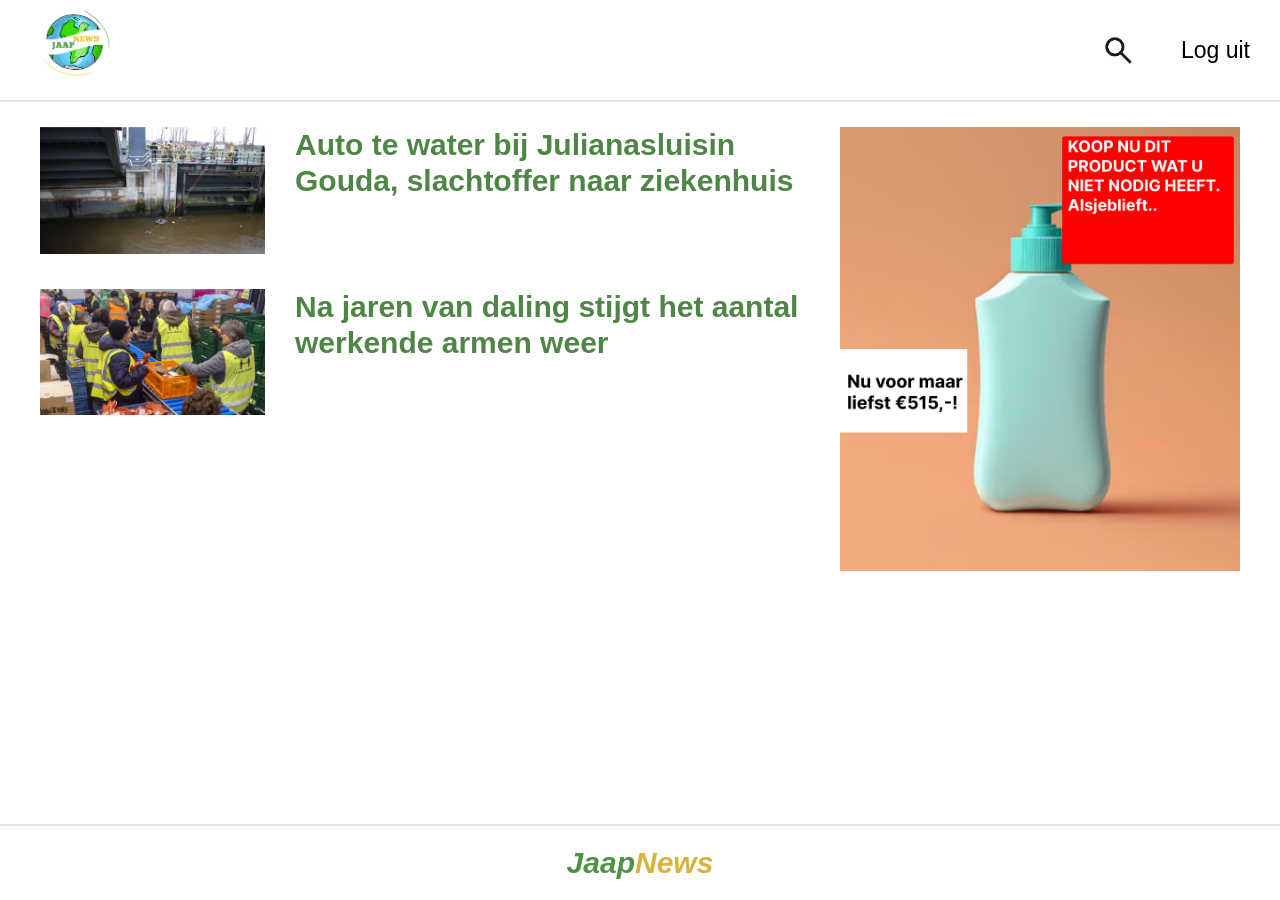
==== index.html @ 81714d78 "Base commit" ====
<!DOCTYPE html>
<html lang="nl">

<head>
  <meta charset="UTF-8">
  <meta name="viewport" content="width=device-width, initial-scale=1.0">
  <title>JaapNews</title>
</head>

<link rel="icon" href="./images/LOGO.png">
<link rel="stylesheet" href="css/style.css">
<link rel="stylesheet" href="css/layout.css">
<link rel="stylesheet" href="css/pages.css">

<body>

<div class="page-layout">

  <header class="header">
    <div class="site-container header-inner">
    <img src="images/LOGO.png" alt="logo" class="logo">

    <div class="header-right">
      <button class="search-btn">
        <img src="images/search.png" alt="Search" class="search-icon">
      </button>
      <a href="#" class="logout">Log uit</a>
    </div>
    </div>
  </header>
  <main class="site-container content-layout">
    <section class="news-list">
      <div class="news-card">
        <img src="images/AutoTerWatere.png" class="news-image">
        <h2>Auto te water bij Julianasluisin Gouda, slachtoffer naar ziekenhuis</h2>
      </div>

      <div class="news-card">
        <img src="images/NaJarenDalen.png" alt="Werkende armen" class="news-image">
        <h2>Na jaren van daling stijgt het aantal werkende armen weer</h2>
      </div>
    </section>

    <div class="ad-section">
      <img src="images/AD-Phone.png" alt="Advertentie" class="ad ad-phone">
      <img src="images/AD-Laptop.png" alt="Advertentie" class="ad ad-laptop">
    </div>
  </main>

  <footer class="footer">
    <div class="site-container">
    <span class="jaap">Jaap</span><span class="news">News</span>
    </div>
  </footer>

</div>
</body>
</html>
---- css/style.css ----
/* Base */
* {
    box-sizing: border-box;
    margin: 0;
    padding: 0;
}

body {
    font-family: Arial, sans-serif;
    background: white;
}

a {
    text-decoration: none;
    color: inherit;
}

img {
    display: block;
}

/* Components */

/* News components */

.news-list {
    display: flex;
    flex-direction: column;
    gap: 35px;
}

.news-card {
    display: flex;
    flex-direction: column;
    gap: 12px;
}

.news-image {
    width: 100%;
}

.news-card h2 {
    color: #4f8546;
    font-size: 22px;
    line-height: 1.2;
}
---- css/layout.css ----
/* Page layout */

.site-container {
    width: 100%;
    max-width: 1250px;
    margin: 0 auto;
}

.page-layout {
    min-height: 100vh;
    display: grid;
    grid-template-rows: auto 1fr auto;
}

.content-layout {
    padding: 25px 25px;
    display: grid;
    grid-template-columns: 1fr;
    gap: 24px;
}

/* Header */

.header {
    border-bottom: 2px solid #e5e5e5;
}

.header-inner {
    display: flex;
    justify-content: space-between;
    align-items: center;
    padding: 5px 15px;
}

.logo {
    width: 70px;
}

.header-right {
    display: flex;
    align-items: center;
    gap: 35px;
}

.search-btn {
    background: none;
    border: none;
    cursor: pointer;
}

.search-icon {
    width: 30px;
    height: 30px;
}

.logout {
    font-size: 20px;
}

/* Footer */

.footer {
    border-top: 2px solid #e5e5e5;
    text-align: center;
    padding: 20px;
    font-size: 30px;
    font-style: italic;
    font-weight: 700;
}

.jaap {
    color: #4c9445;
}

.news {
    color: #d8b33c;
}

/* Ad section */

.ad-section {
    display: flex;
    justify-content: center;
}

.ad {
    width: 100%;
}

.ad-laptop {
    display: none;
}

/* Responsive layout */

/*Laptop*/
@media (min-width: 900px) {
    .content-layout {
        grid-template-columns: 1fr 400px;
        gap: 40px;
        align-items: start;
    }

    .news-card {
        display: grid;
        grid-template-columns: 225px 1fr;
        gap: 30px;
        align-items: start;
    }

    .news-card h2 {
        font-size: 30px;
    }

    .ad-phone {
        display: none;
    }

    .ad-laptop {
        display: block;
    }

    .logo {
        width: 90px;
    }

    .header-right {
        display: flex;
        align-items: center;
        gap: 45px;
    }

    .search-btn {
        background: none;
        border: none;
        cursor: pointer;
    }

    .search-icon {
        width: 35px;
        height: 35px;
    }

    .logout {
        font-size: 23px;
    }

}
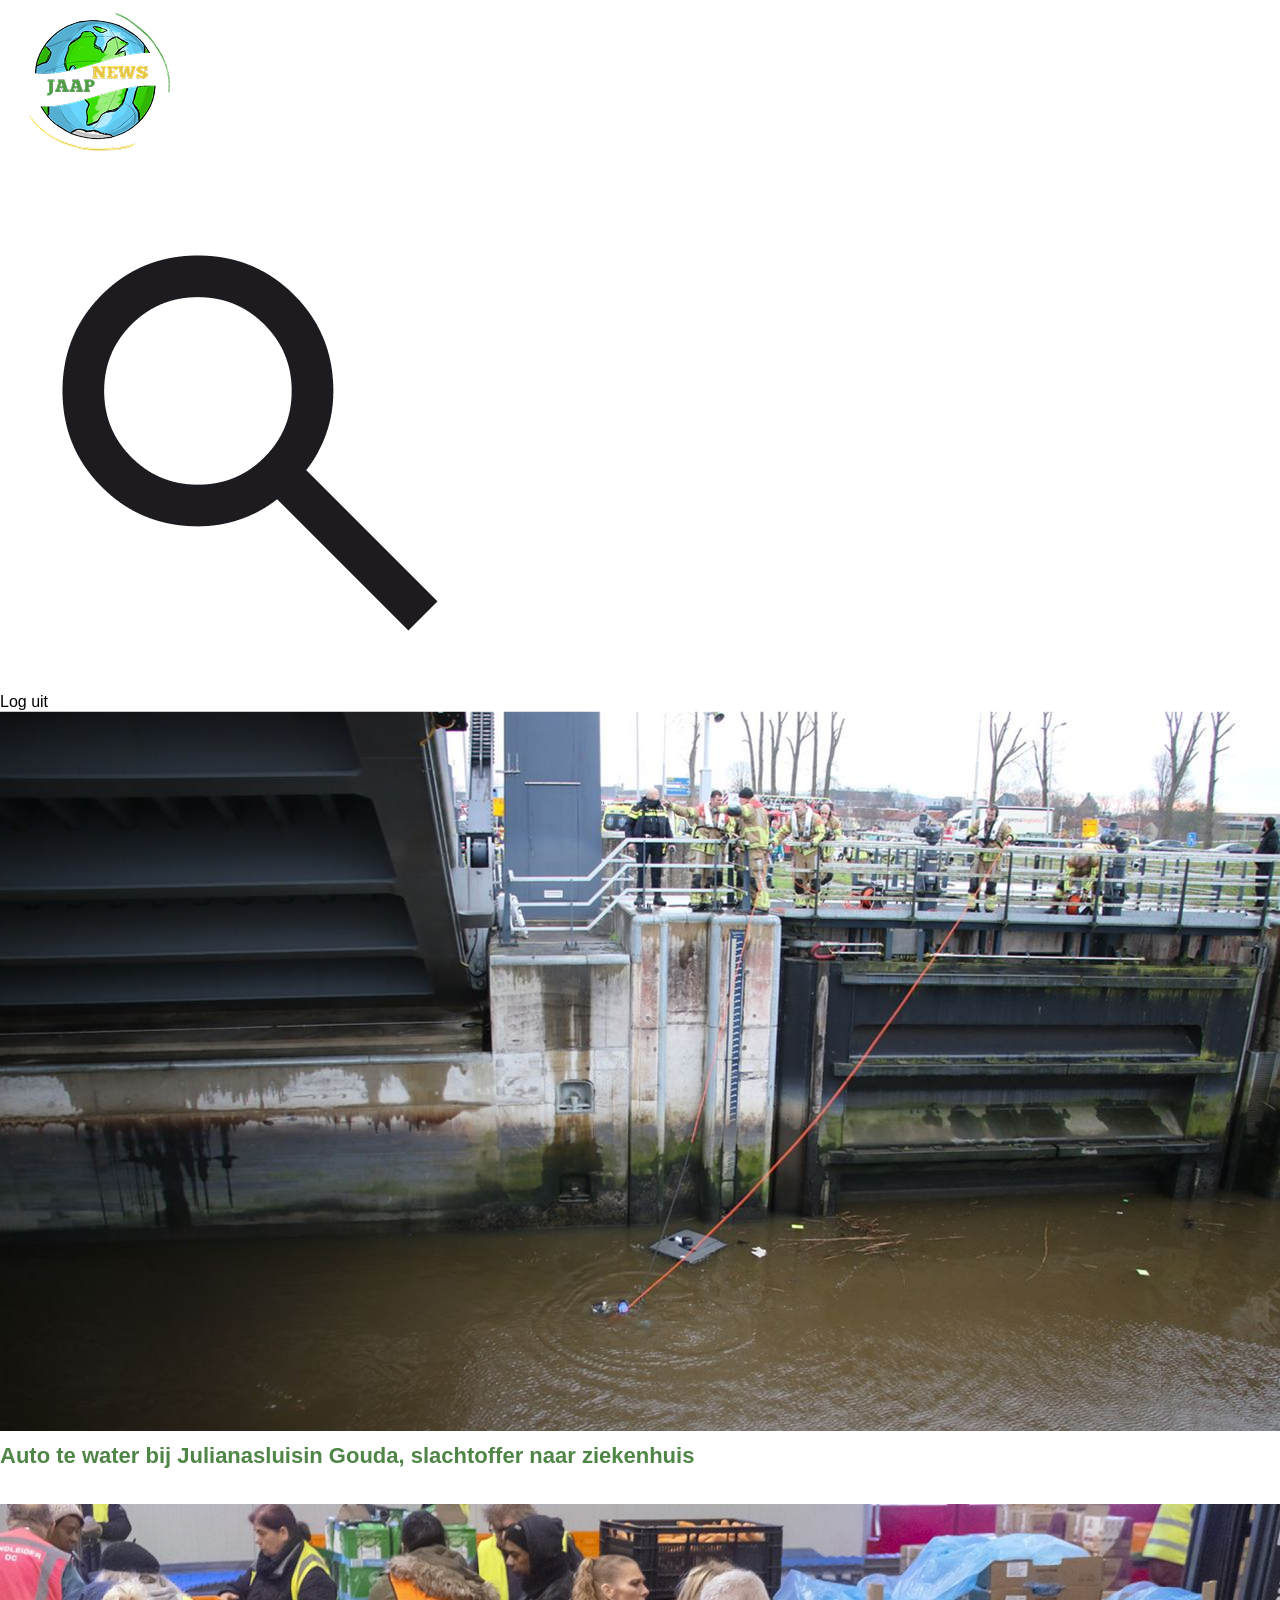
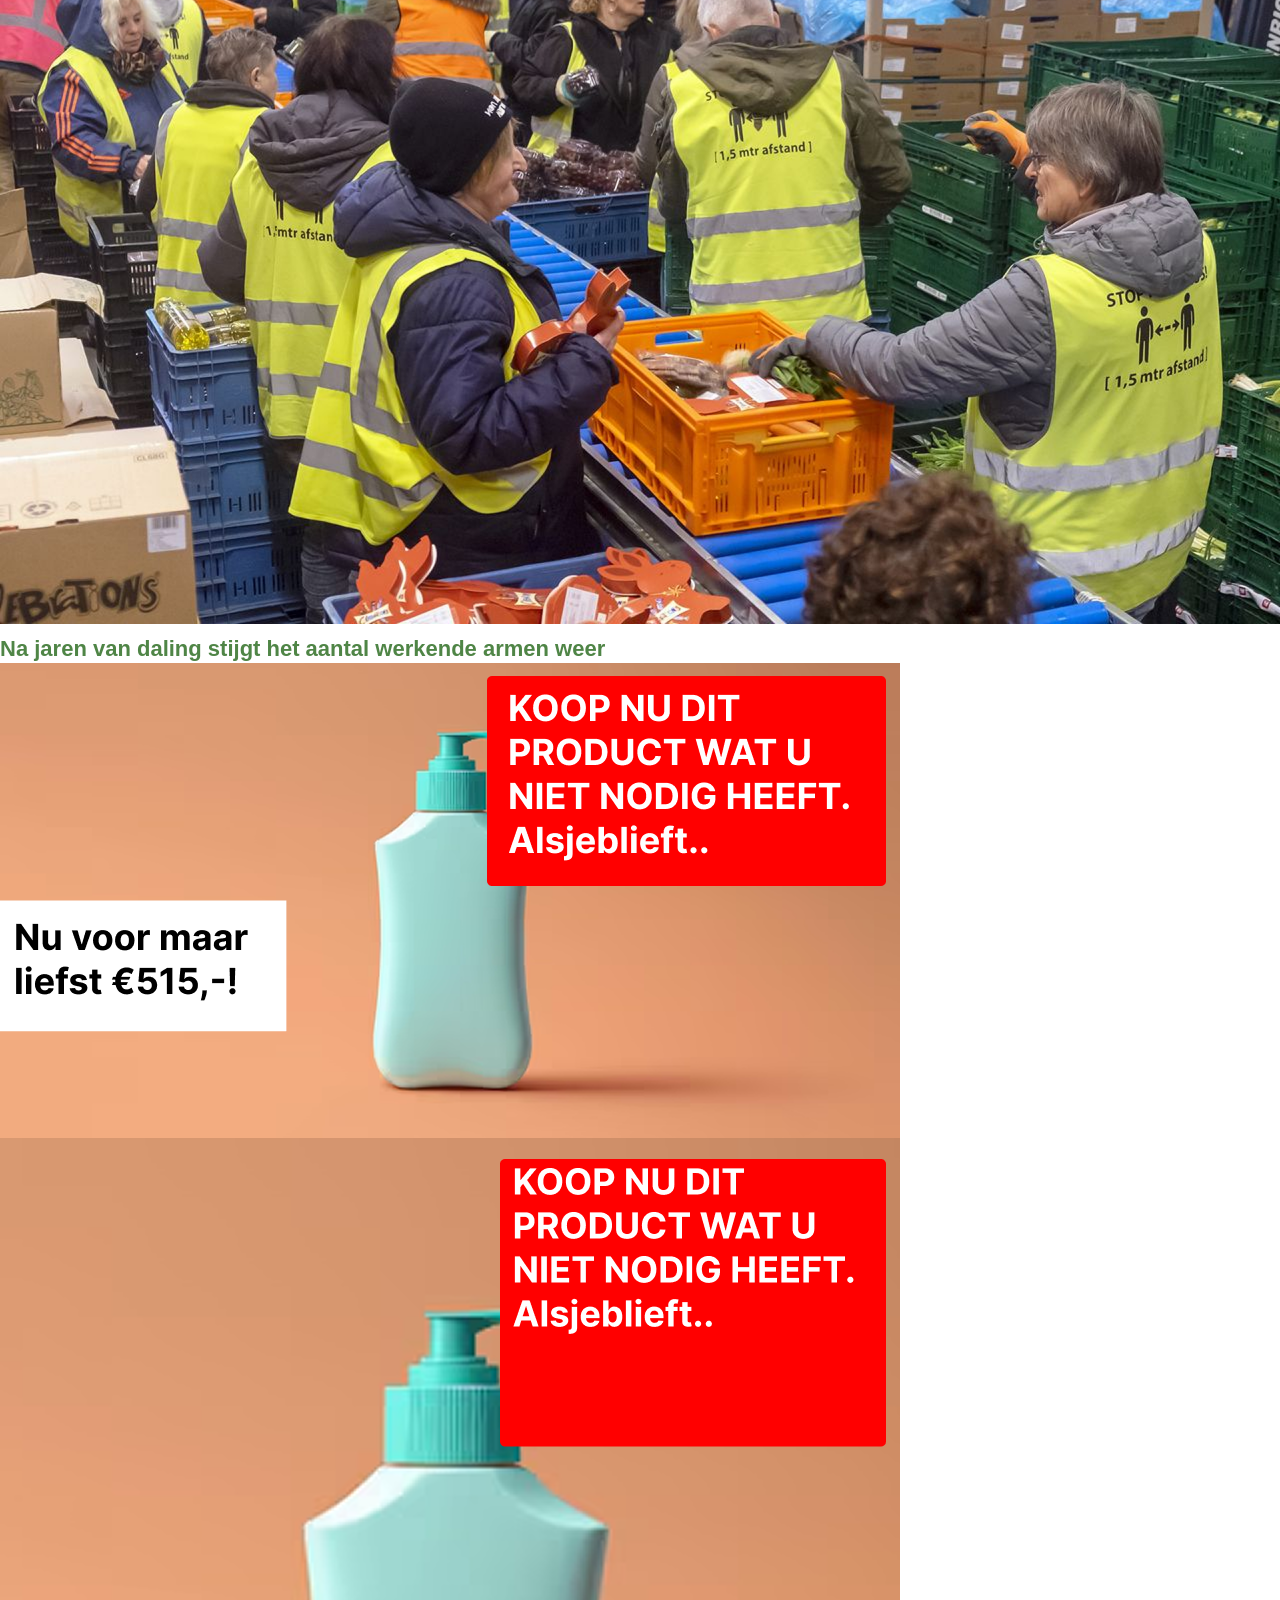
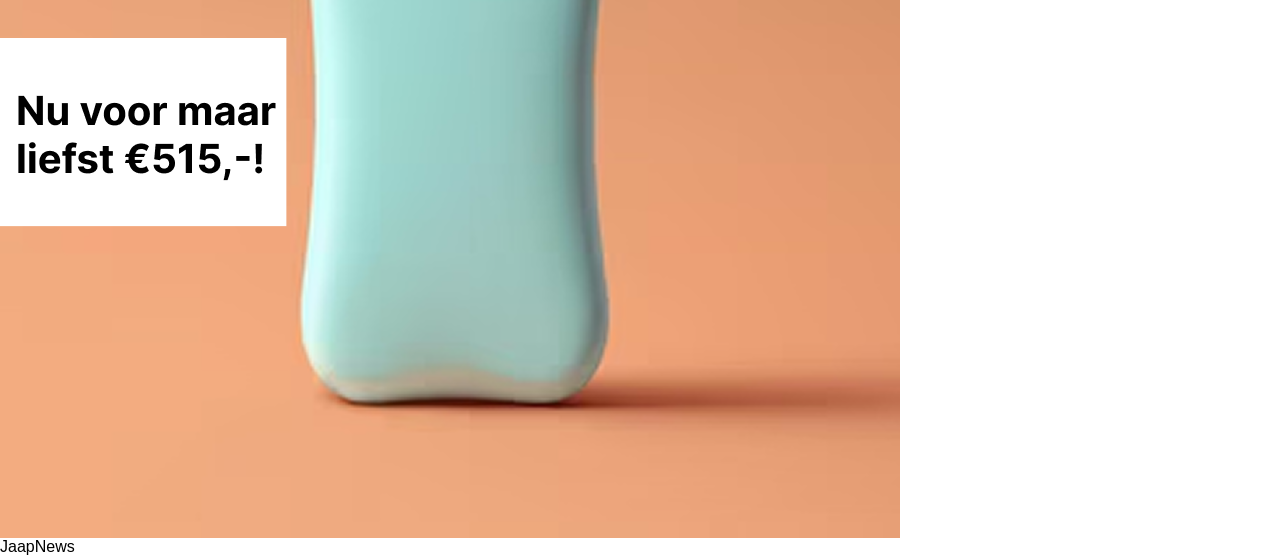
==== commit 5d47b344: "Add href routes & sharpen page styling" ====
--- a/index.html
+++ b/index.html
@@ -9,8 +9,6 @@
 
 <link rel="icon" href="./images/LOGO.png">
 <link rel="stylesheet" href="css/style.css">
-<link rel="stylesheet" href="css/layout.css">
-<link rel="stylesheet" href="css/pages.css">
 
 <body>
 
@@ -21,24 +19,25 @@
     <img src="images/LOGO.png" alt="logo" class="logo">
 
     <div class="header-right">
-      <button class="search-btn">
+      <a href="pages/search.html" class="search-btn">
         <img src="images/search.png" alt="Search" class="search-icon">
-      </button>
-      <a href="#" class="logout">Log uit</a>
+      </a>
+      <a href="pages/login.html" class="logout">Log uit</a>
     </div>
     </div>
   </header>
+
   <main class="site-container content-layout">
     <section class="news-list">
-      <div class="news-card">
-        <img src="images/AutoTerWatere.png" class="news-image">
+      <a href="pages/Article1.html" class="news-card">
+        <img src="images/AutoTerWatere.png" alt="Auto in water" class="news-image">
         <h2>Auto te water bij Julianasluisin Gouda, slachtoffer naar ziekenhuis</h2>
-      </div>
+      </a>
 
-      <div class="news-card">
+      <a href="pages/Article2.html" class="news-card">
         <img src="images/NaJarenDalen.png" alt="Werkende armen" class="news-image">
         <h2>Na jaren van daling stijgt het aantal werkende armen weer</h2>
-      </div>
+      </a>
     </section>
 
     <div class="ad-section">
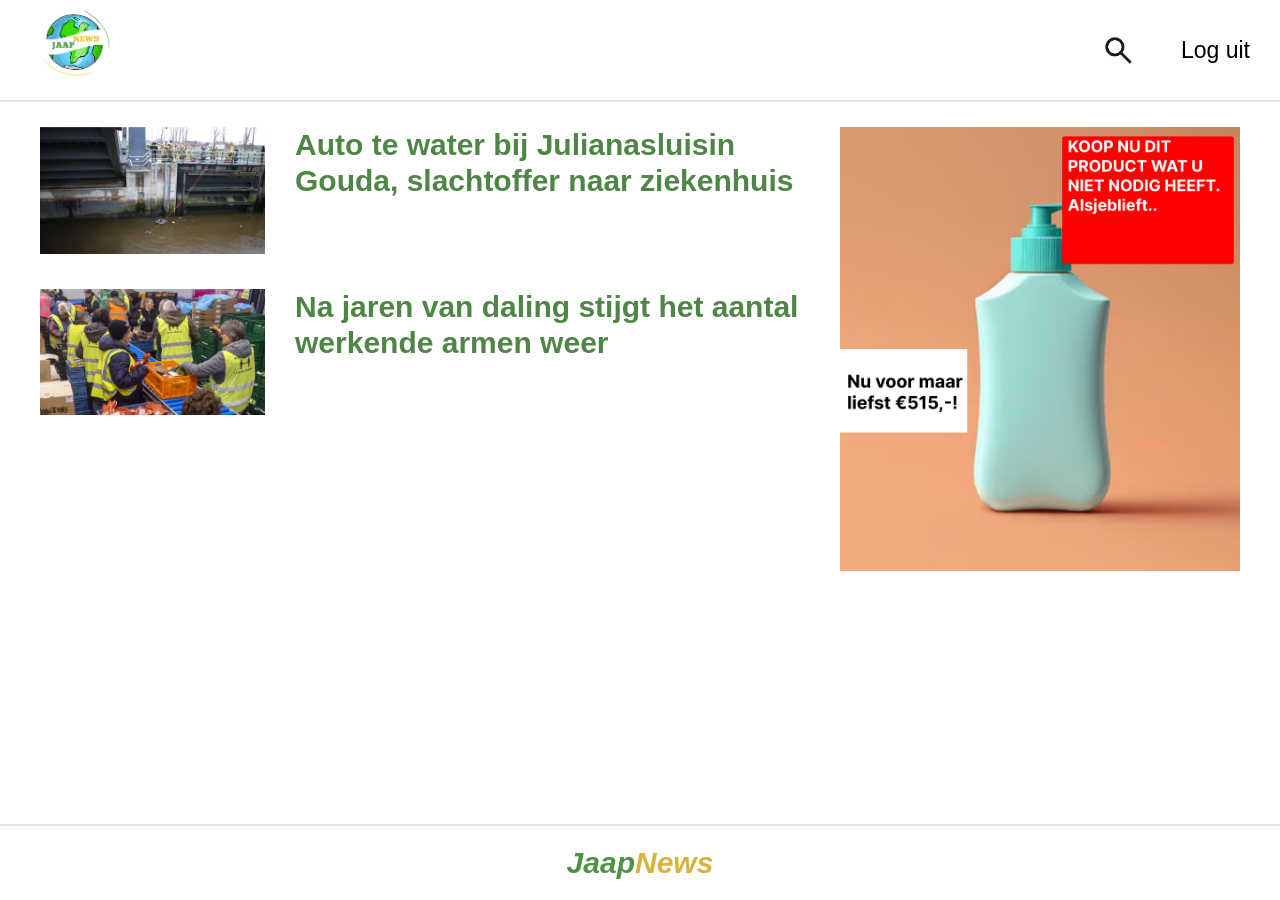
==== commit 20a4f21e: "Add a tiny bit of JS for back button & journalist view" ====
--- a/index.html
+++ b/index.html
@@ -19,6 +19,7 @@
     <img src="images/LOGO.png" alt="logo" class="logo">
 
     <div class="header-right">
+      <a href="pages/create-article.html" class="create-btn hidden" id="journalist">+</a>
       <a href="pages/search.html" class="search-btn">
         <img src="images/search.png" alt="Search" class="search-icon">
       </a>
@@ -53,5 +54,14 @@
   </footer>
 
 </div>
+<script>
+  const params = new URLSearchParams(window.location.search);
+  const role = params.get("role");
+
+  if (role === "journalist") {
+    document.getElementById("journalist").classList.remove("hidden");
+  }
+</script>
 </body>
 </html>
+
--- a/css/style.css
+++ b/css/style.css
@@ -19,9 +19,23 @@
     display: block;
 }
 
+h2 {
+    color: #4f8546;
+    font-size: 22px;
+    line-height: 1.2;
+}
+
+p {
+    color: #7b8ca3;
+    font-size: 16px;
+    line-height: 1.45;
+}
+
+.hidden {
+    display: none !important;
+}
+
 /* Components */
-
-/* News components */
 
 .news-list {
     display: flex;
@@ -44,3 +58,478 @@
     font-size: 22px;
     line-height: 1.2;
 }
+
+/* Button */
+
+.btn {
+    width: 100%;
+    max-width: 250px;
+    height: 42px;
+    border: none;
+    border-radius: 999px;
+    color: white;
+    font-size: 18px;
+    cursor: pointer;
+    text-align: center;
+    line-height: 42px;
+    display: block;
+}
+
+.btn-primary {
+    background: #3f7f3b;
+    margin-bottom: 22px;
+}
+
+.btn-secondary {
+    background: #555;
+}
+
+.back-btn {
+    background: white;
+    cursor: pointer;
+    width: 42px;
+    height: 42px;
+    border: 1px solid #555;
+    border-radius: 5px;
+    display: grid;
+    font-size: 32px;
+}
+
+/* Home */
+
+.site-container {
+    width: 100%;
+    max-width: 1250px;
+    margin: 0 auto;
+}
+
+.page-layout {
+    min-height: 100vh;
+    display: grid;
+    grid-template-rows: auto 1fr auto;
+}
+
+.content-layout {
+    padding: 25px 25px;
+    display: grid;
+    grid-template-columns: 1fr;
+    gap: 24px;
+}
+
+/* Header */
+
+.header {
+    border-bottom: 2px solid #e5e5e5;
+}
+
+.header-inner {
+    display: flex;
+    justify-content: space-between;
+    align-items: center;
+    padding: 5px 15px;
+}
+
+.logo {
+    width: 70px;
+}
+
+.header-right {
+    display: flex;
+    align-items: center;
+    gap: 35px;
+}
+
+.search-btn {
+    background: none;
+    border: none;
+    cursor: pointer;
+}
+
+.search-icon {
+    width: 30px;
+    height: 30px;
+}
+
+.logout {
+    font-size: 20px;
+}
+
+/* Footer */
+
+.footer {
+    border-top: 2px solid #e5e5e5;
+    text-align: center;
+    padding: 20px;
+    font-size: 30px;
+    font-style: italic;
+    font-weight: 700;
+}
+
+.jaap {
+    color: #4c9445;
+}
+
+.news {
+    color: #d8b33c;
+}
+
+/* Ad section */
+
+.ad-section {
+    display: flex;
+    justify-content: center;
+}
+
+.ad {
+    width: 100%;
+}
+
+.ad-laptop {
+    display: none;
+}
+
+/* Auth pages */
+
+.auth-page {
+    min-height: 100vh;
+    background: white;
+    display: grid;
+    place-items: start center;
+    padding: 10px 10px;
+}
+
+.auth-card {
+    width: 100%;
+    max-width: 360px;
+    background: white;
+    display: grid;
+    grid-template-columns: 1fr;
+    grid-template-rows: auto auto 1fr;
+    padding: 20px 20px 30px;
+}
+
+.auth-brand {
+    display: flex;
+    align-items: center;
+    gap: 18px;
+    margin-bottom: 50px;
+}
+
+.auth-logo {
+    width: 110px;
+}
+
+.auth-brand p {
+    font-size: 16px;
+    line-height: 1.25;
+}
+
+.auth-form {
+    display: grid;
+    justify-items: center;
+    padding: 20px
+}
+
+.auth-form label {
+    font-size: 18px;
+    font-weight: 700;
+    margin-bottom: 12px;
+}
+
+.auth-form input {
+    width: 100%;
+    height: 42px;
+    border: none;
+    border-radius: 8px;
+    background: #d9d9d9;
+    padding: 0 20px;
+    font-size: 16px;
+    margin-bottom: 22px;
+}
+
+.auth-form input::placeholder {
+    color: #aa9f9f;
+}
+
+.auth-links {
+    width: 100%;
+    display: grid;
+    justify-items: end;
+    gap: 6px;
+    margin-top: -16px;
+    margin-bottom: 30px;
+}
+
+.forgot-password {
+    font-size: 13px;
+}
+
+.journalist-login {
+    font-size: 13px;
+    color: #2f6bff;
+}
+
+/* Article */
+
+.article-page {
+    padding: 20px;
+    display: grid;
+    gap: 20px;
+}
+
+.article-content {
+    display: grid;
+    gap: 16px;
+}
+
+.article-image {
+    width: 100%;
+}
+
+.article-content h1 {
+    color: #4f8546;
+    font-size: 24px;
+    line-height: 1.15;
+}
+
+.article-content p {
+    color: #111;
+    font-size: 16px;
+    line-height: 1.4;
+}
+
+.comments {
+    border: 1px solid #e5e5e5;
+}
+
+.comments h2 {
+    background: #3f7f3b;
+    color: white;
+    font-size: 14px;
+    padding: 6px 10px;
+}
+
+.comment {
+    padding: 10px;
+    border-bottom: 1px solid #e5e5e5;
+}
+
+.comment h3 {
+    font-size: 15px;
+    margin-bottom: 4px;
+}
+
+.comment p {
+    color: #111;
+    font-size: 14px;
+}
+
+.comments input {
+    width: 90%;
+    height: 28px;
+    margin: 10px auto;
+    display: block;
+    border: 1px solid #ddd;
+    border-radius: 999px;
+    padding: 0 14px;
+}
+
+.article-ad {
+    width: 100%;
+}
+
+
+/* Search pages */
+
+.search-page {
+    padding: 25px;
+    display: grid;
+    align-content: start;
+}
+
+.search-bar {
+    display: grid;
+    grid-template-columns: auto 1fr;
+    gap: 8px;
+    align-items: center;
+}
+
+.search-box {
+    height: 40px;
+    border: 2px solid #777;
+    border-radius: 999px;
+    display: flex;
+    align-items: center;
+    padding: 0 12px;
+    box-shadow: 0 3px 8px rgba(0,0,0,0.25);
+}
+
+.search-box input {
+    flex: 1;
+    border: none;
+    outline: none;
+    font-size: 18px;
+}
+
+.search-box img {
+    width: 28px;
+}
+
+.search-title {
+    font-size: 18px;
+    color: #333;
+}
+
+.search-title strong {
+    color: #111;
+}
+
+.popular-list,
+.search-results {
+    display: grid;
+}
+
+.popular-item,
+.result-card {
+    border-top: 1px solid #ccc;
+    padding: 14px 0;
+}
+
+.popular-item:last-child,
+.result-card:last-child {
+    border-bottom: 1px solid #ccc;
+}
+
+.result-card {
+    display: grid;
+    grid-template-columns: 100px 1fr;
+    gap: 16px;
+    align-items: start;
+}
+
+.result-card img {
+    width: 100%;
+}
+
+.result-card h2 {
+    font-size: 18px;
+}
+
+/* Create article */
+
+.create-btn {
+    width: 38px;
+    height: 38px;
+    border: 1px solid #555;
+    border-radius: 6px;
+    display: grid;
+    place-items: center;
+    font-size: 32px;
+    font-weight: 700;
+    line-height: 1;
+
+}
+
+/* Desktop */
+
+@media (min-width: 900px) {
+
+    /* Home */
+
+    .content-layout {
+        grid-template-columns: 1fr 400px;
+        gap: 40px;
+        align-items: start;
+    }
+
+    .news-card {
+        display: grid;
+        grid-template-columns: 225px 1fr;
+        gap: 30px;
+        align-items: start;
+    }
+
+    .news-card h2 {
+        font-size: 30px;
+    }
+
+    .ad-phone {
+        display: none;
+    }
+
+    .ad-laptop {
+        display: block;
+    }
+
+    .logo {
+        width: 90px;
+    }
+
+    .header-right {
+        display: flex;
+        align-items: center;
+        gap: 45px;
+    }
+
+    .search-btn {
+        background: none;
+        border: none;
+        cursor: pointer;
+    }
+
+    .search-icon {
+        width: 35px;
+        height: 35px;
+    }
+
+    .logout {
+        font-size: 23px;
+    }
+
+    /* Auth */
+
+    .auth-page {
+        background: #b3b3b3;
+        place-items: center;
+    }
+
+    .auth-card {
+        max-width: 430px;
+        min-height: 610px;
+        border-radius: 5px;
+        padding: 25px 55px 25px;
+    }
+
+    .auth-brand {
+        justify-content: center;
+        margin-bottom: 40px;
+    }
+
+    .auth-logo {
+        width: 120px;
+    }
+
+    /* Article */
+
+    .article-page {
+        max-width: 950px;
+        padding: 25px 20px;
+    }
+
+    .article-content,
+    .comments,
+    .article-ad,
+    .article-image {
+        max-width: 750px;
+        width: 100%;
+        margin: 0 auto;
+    }
+
+    /*  Create article  */
+
+    .create-btn {
+        width: 44px;
+        height: 44px;
+        font-size: 36px;
+    }
+}
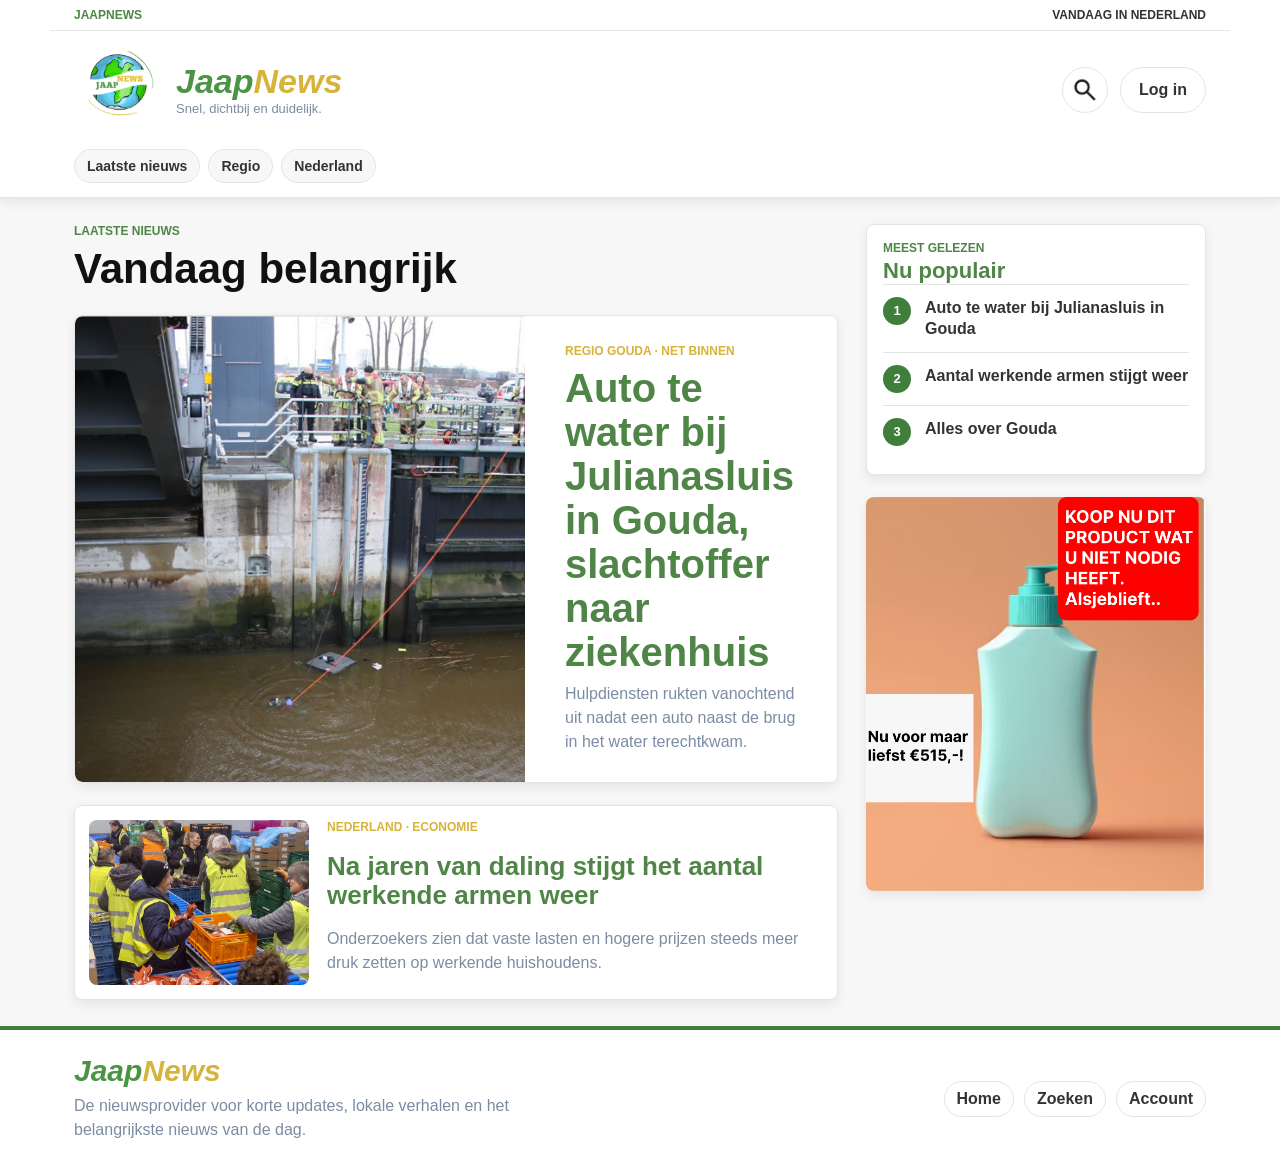
==== commit f0e1437f: "Fix styling" ====
--- a/index.html
+++ b/index.html
@@ -2,66 +2,73 @@
 <html lang="nl">
 
 <head>
-  <meta charset="UTF-8">
-  <meta name="viewport" content="width=device-width, initial-scale=1.0">
-  <title>JaapNews</title>
+    <meta charset="UTF-8">
+    <meta name="viewport" content="width=device-width, initial-scale=1.0">
+    <title>JaapNews</title>
+
+    <link rel="icon" href="./images/LOGO.png">
+    <link rel="stylesheet" href="./css/style.css">
+    <script src="./js/layout.js" defer></script>
 </head>
-
-<link rel="icon" href="./images/LOGO.png">
-<link rel="stylesheet" href="css/style.css">
 
 <body>
 
 <div class="page-layout">
+    <site-header show-create></site-header>
 
-  <header class="header">
-    <div class="site-container header-inner">
-    <img src="images/LOGO.png" alt="logo" class="logo">
+    <main class="site-container content-layout">
+        <section class="main-feed" aria-labelledby="latest-title">
+            <div class="section-heading">
+                <span class="eyebrow">Laatste nieuws</span>
+                <h1 id="latest-title">Vandaag belangrijk</h1>
+            </div>
 
-    <div class="header-right">
-      <a href="pages/create-article.html" class="create-btn hidden" id="journalist">+</a>
-      <a href="pages/search.html" class="search-btn">
-        <img src="images/search.png" alt="Search" class="search-icon">
-      </a>
-      <a href="pages/login.html" class="logout">Log uit</a>
-    </div>
-    </div>
-  </header>
+            <a href="pages/Article1.html" class="news-card lead-story">
+                <img src="images/AutoTerWatere.png" alt="Auto in water" class="news-image">
+                <div class="news-card-body">
+                    <p class="story-meta">Regio Gouda · Net binnen</p>
+                    <h2>Auto te water bij Julianasluis in Gouda, slachtoffer naar ziekenhuis</h2>
+                    <p>Hulpdiensten rukten vanochtend uit nadat een auto naast de brug in het water terechtkwam.</p>
+                </div>
+            </a>
 
-  <main class="site-container content-layout">
-    <section class="news-list">
-      <a href="pages/Article1.html" class="news-card">
-        <img src="images/AutoTerWatere.png" alt="Auto in water" class="news-image">
-        <h2>Auto te water bij Julianasluisin Gouda, slachtoffer naar ziekenhuis</h2>
-      </a>
+            <section class="news-list" aria-label="Meer nieuws">
+                <a href="pages/Article2.html" class="news-card">
+                    <img src="images/NaJarenDalen.png" alt="Werkende armen" class="news-image">
+                    <div class="news-card-body">
+                        <p class="story-meta">Nederland · Economie</p>
+                        <h2>Na jaren van daling stijgt het aantal werkende armen weer</h2>
+                        <p>Onderzoekers zien dat vaste lasten en hogere prijzen steeds meer druk zetten op werkende
+                            huishoudens.</p>
+                    </div>
+                </a>
+            </section>
+        </section>
 
-      <a href="pages/Article2.html" class="news-card">
-        <img src="images/NaJarenDalen.png" alt="Werkende armen" class="news-image">
-        <h2>Na jaren van daling stijgt het aantal werkende armen weer</h2>
-      </a>
-    </section>
+        <aside class="sidebar" aria-label="Zijbalk">
+            <section class="side-panel">
+                <div class="section-heading compact">
+                    <span class="eyebrow">Meest gelezen</span>
+                    <h2>Nu populair</h2>
+                </div>
 
-    <div class="ad-section">
-      <img src="images/AD-Phone.png" alt="Advertentie" class="ad ad-phone">
-      <img src="images/AD-Laptop.png" alt="Advertentie" class="ad ad-laptop">
-    </div>
-  </main>
+                <ol class="trending-list">
+                    <li><a href="pages/Article1.html">Auto te water bij Julianasluis in Gouda</a></li>
+                    <li><a href="pages/Article2.html">Aantal werkende armen stijgt weer</a></li>
+                    <li><a href="pages/search-gouda.html">Alles over Gouda</a></li>
+                </ol>
+            </section>
 
-  <footer class="footer">
-    <div class="site-container">
-    <span class="jaap">Jaap</span><span class="news">News</span>
-    </div>
-  </footer>
+            <aside class="ad-section" aria-label="Advertentie">
+                <img src="images/AD-Phone.png" alt="Advertentie" class="ad ad-phone">
+                <img src="images/AD-Laptop.png" alt="Advertentie" class="ad ad-laptop">
+            </aside>
+        </aside>
+    </main>
 
+    <site-footer></site-footer>
 </div>
-<script>
-  const params = new URLSearchParams(window.location.search);
-  const role = params.get("role");
 
-  if (role === "journalist") {
-    document.getElementById("journalist").classList.remove("hidden");
-  }
-</script>
 </body>
-</html>
 
+</html>
--- a/css/style.css
+++ b/css/style.css
@@ -1,456 +1,1269 @@
-/* Base */
+:root {
+    --white: #fff;
+    --surface: #f7f7f7;
+    --page-gray: #d9d9d9;
+    --auth-gray: #b3b3b3;
+    --green: #4f8546;
+    --green-action: #3f7f3b;
+    --footer-green: #4c9445;
+    --gold: #d8b33c;
+    --text: #111;
+    --text-soft: #7b8ca3;
+    --title: #333;
+    --button-dark: #555;
+    --border: #e5e5e5;
+    --search-border: #777;
+    --placeholder: #aa9f9f;
+    --upload-bg: #eee;
+    --link-blue: #2f6bff;
+    --shadow: 0 12px 26px rgba(0, 0, 0, 0.08);
+    --small-shadow: 0 4px 12px rgba(0, 0, 0, 0.08);
+    --search-shadow: 0 3px 8px rgba(0, 0, 0, 0.18);
+}
+
 * {
     box-sizing: border-box;
     margin: 0;
     padding: 0;
 }
 
+html,
 body {
+    min-height: 100%;
+}
+
+body {
+    margin: 0;
+    background: var(--surface);
+    color: var(--text);
     font-family: Arial, sans-serif;
-    background: white;
+}
+
+button,
+input,
+textarea {
+    font: inherit;
+}
+
+button {
+    color: inherit;
 }
 
 a {
+    color: inherit;
     text-decoration: none;
-    color: inherit;
 }
 
 img {
     display: block;
-}
-
-h2 {
-    color: #4f8546;
-    font-size: 22px;
-    line-height: 1.2;
-}
-
+    max-width: 100%;
+    border-radius: 8px;
+}
+
+h1,
+h2,
+h3,
 p {
-    color: #7b8ca3;
+    margin: 0;
+}
+
+h1,
+h2,
+h3 {
+    color: var(--text);
+    line-height: 1.1;
+}
+
+p {
+    color: var(--text-soft);
     font-size: 16px;
-    line-height: 1.45;
+    line-height: 1.5;
 }
 
 .hidden {
     display: none !important;
 }
 
-/* Components */
-
-.news-list {
+.visually-hidden {
+    position: absolute;
+    width: 1px;
+    height: 1px;
+    overflow: hidden;
+    clip: rect(0, 0, 0, 0);
+    white-space: nowrap;
+}
+
+.page-layout {
+    display: grid;
+    grid-template-rows: auto 1fr auto;
+    min-height: 100svh;
+}
+
+.site-container {
+    width: min(100%, 1180px);
+    margin: 0 auto;
+    padding: 18px 16px;
+}
+
+site-header,
+site-footer {
+    display: block;
+}
+
+.header,
+.footer,
+.news-card,
+.side-panel,
+.auth-card,
+.auth-news-panel,
+.article-content,
+.comments,
+.search-section,
+.popular-item,
+.result-card,
+.create-header,
+.editor-card,
+.editor-panel,
+.form-actions {
+    background: var(--white);
+    border: 1px solid var(--border);
+    border-radius: 8px;
+}
+
+.header {
+    border-width: 0 0 1px;
+    border-radius: 0;
+    box-shadow: var(--small-shadow);
+}
+
+.footer {
+    border-width: 4px 0 0;
+    border-color: var(--green-action);
+    border-radius: 0;
+}
+
+.news-card,
+.side-panel,
+.article-content,
+.comments,
+.popular-item,
+.result-card,
+.editor-card,
+.editor-panel,
+.form-actions {
+    box-shadow: var(--small-shadow);
+}
+
+.auth-card,
+.auth-news-panel,
+.create-header {
+    box-shadow: var(--shadow);
+}
+
+.header-kicker,
+.header-inner,
+.brand-wrap,
+.logo-link,
+.header-right,
+.footer-links,
+.editor-card-header,
+.auth-links,
+.image-upload {
     display: flex;
-    flex-direction: column;
-    gap: 35px;
-}
-
-.news-card {
+    align-items: center;
+}
+
+.header-kicker {
+    justify-content: space-between;
+    gap: 12px;
+    padding-top: 8px;
+    padding-bottom: 8px;
+    border-bottom: 1px solid var(--border);
+    color: var(--title);
+    font-size: 12px;
+    font-weight: 700;
+    text-transform: uppercase;
+}
+
+.header-kicker span:first-child,
+.eyebrow,
+.section-heading h2,
+.news-card h2,
+.article-header h1,
+.auth-intro h1,
+.auth-intro h2,
+.auth-news-panel h2,
+.result-card h2,
+.create-header h1,
+.editor-panel h2 {
+    color: var(--green);
+}
+
+.header-inner {
+    justify-content: space-between;
+    gap: 16px;
+    padding-top: 12px;
+    padding-bottom: 12px;
+}
+
+.brand-wrap {
+    min-width: 0;
+    gap: 12px;
+}
+
+.logo-link,
+.search-btn,
+.create-btn,
+.back-btn {
+    flex: 0 0 auto;
+}
+
+.logo {
+    width: 64px;
+}
+
+.brand-copy,
+.section-heading,
+.content-layout,
+.main-feed,
+.sidebar,
+.news-list,
+.news-card,
+.news-card-body,
+.image-fallback,
+.auth-page,
+.auth-shell,
+.auth-card,
+.auth-intro,
+.auth-form,
+.auth-actions,
+.auth-news-panel,
+.auth-news-panel ul,
+.article-page,
+.article-content,
+.article-header,
+.article-body,
+.search-page,
+.search-section,
+.popular-list,
+.search-results,
+.create-page,
+.create-shell,
+.create-header,
+.create-title-copy,
+.create-layout,
+.create-form,
+.editor-card,
+.editor-sidebar,
+.editor-panel,
+.checklist-panel ul,
+.form-actions {
+    display: grid;
+}
+
+.brand-copy {
+    gap: 3px;
+    min-width: 0;
+}
+
+.brand-name,
+.footer-brand {
+    display: inline-flex;
+    align-items: baseline;
+    font-style: italic;
+    font-weight: 700;
+    line-height: 1;
+}
+
+.brand-name {
+    font-size: 24px;
+}
+
+.brand-tagline {
+    display: none;
+    color: var(--text-soft);
+    font-size: 13px;
+}
+
+.header-right {
+    justify-content: flex-end;
+    gap: 8px;
+}
+
+.search-btn,
+.create-btn,
+.back-btn,
+.btn,
+.editor-status {
+    display: grid;
+    place-items: center;
+    cursor: pointer;
+}
+
+.search-btn {
+    width: 42px;
+    height: 42px;
+    border: 1px solid var(--border);
+    border-radius: 999px;
+    background: var(--white);
+}
+
+.search-icon {
+    width: 24px;
+    height: 24px;
+    border-radius: 0;
+}
+
+.logout {
+    display: inline-grid;
+    min-height: 40px;
+    place-items: center;
+    padding: 0 12px;
+    border: 1px solid var(--border);
+    border-radius: 999px;
+    background: var(--white);
+    color: var(--title);
+    font-size: 14px;
+    font-weight: 700;
+}
+
+.category-nav {
     display: flex;
-    flex-direction: column;
-    gap: 12px;
-}
-
-.news-image {
-    width: 100%;
-}
-
-.news-card h2 {
-    color: #4f8546;
+    gap: 8px;
+    overflow-x: auto;
+    padding-top: 0;
+    padding-bottom: 12px;
+}
+
+.category-nav a,
+.footer-links a {
+    flex: 0 0 auto;
+    padding: 8px 12px;
+    border: 1px solid var(--border);
+    border-radius: 999px;
+    color: var(--title);
+    font-weight: 700;
+}
+
+.category-nav a {
+    background: var(--surface);
+    font-size: 14px;
+}
+
+.footer-inner {
+    display: grid;
+    gap: 18px;
+    padding-top: 24px;
+    padding-bottom: 24px;
+}
+
+.footer-brand {
+    margin-bottom: 8px;
+    font-size: 30px;
+}
+
+.footer-inner p {
+    max-width: 520px;
+}
+
+.footer-links {
+    flex-wrap: wrap;
+    gap: 10px;
+}
+
+.jaap {
+    color: var(--footer-green);
+}
+
+.news {
+    color: var(--gold);
+}
+
+.section-heading {
+    gap: 8px;
+}
+
+.section-heading h1 {
+    font-size: 34px;
+}
+
+.section-heading h2 {
     font-size: 22px;
+}
+
+.section-heading.compact {
+    gap: 4px;
+}
+
+.eyebrow,
+.story-meta {
+    font-size: 12px;
+    font-weight: 700;
     line-height: 1.2;
-}
-
-/* Button */
+    text-transform: uppercase;
+}
+
+.story-meta {
+    color: var(--gold);
+}
 
 .btn {
     width: 100%;
     max-width: 250px;
-    height: 42px;
+    min-height: 44px;
     border: none;
     border-radius: 999px;
-    color: white;
-    font-size: 18px;
-    cursor: pointer;
+    color: var(--white);
+    font-size: 17px;
+    font-weight: 700;
+    line-height: 1;
     text-align: center;
-    line-height: 42px;
-    display: block;
 }
 
 .btn-primary {
-    background: #3f7f3b;
-    margin-bottom: 22px;
+    margin-bottom: 18px;
+    background: var(--green-action);
 }
 
 .btn-secondary {
-    background: #555;
+    background: var(--button-dark);
+}
+
+.create-btn {
+    width: 40px;
+    height: 40px;
+    border: 1px solid var(--green-action);
+    border-radius: 999px;
+    background: var(--green-action);
+    color: var(--white);
+    font-size: 30px;
+    font-weight: 700;
+    line-height: 1;
 }
 
 .back-btn {
-    background: white;
-    cursor: pointer;
     width: 42px;
     height: 42px;
-    border: 1px solid #555;
-    border-radius: 5px;
+    border: 1px solid var(--border);
+    border-radius: 6px;
+    background: var(--white);
+    box-shadow: var(--small-shadow);
+    color: var(--green);
+    transition: border-color 0.18s ease, background 0.18s ease, transform 0.18s ease;
+}
+
+.back-btn::before {
+    content: "";
+    width: 16px;
+    height: 22px;
+    background: center / contain no-repeat url("data:image/svg+xml,%3Csvg xmlns='http://www.w3.org/2000/svg' viewBox='0 0 16 24'%3E%3Cpath d='M11 4.5 5 12l6 7.5' fill='none' stroke='%234f8546' stroke-width='2.7' stroke-linecap='round' stroke-linejoin='round'/%3E%3C/svg%3E");
+}
+
+.back-btn:hover,
+.back-btn:focus {
+    border-color: var(--green-action);
+    background: var(--white);
+    transform: translateX(-1px);
+}
+
+.page-toolbar {
+    display: flex;
+    width: min(100%, 760px);
+    margin: 0 auto;
+}
+
+.field-group {
     display: grid;
+    gap: 8px;
+    width: 100%;
+}
+
+.field-group label {
+    color: var(--title);
+    font-size: 14px;
+    font-weight: 700;
+}
+
+.field-group input,
+.field-group textarea {
+    width: 100%;
+    border: 1px solid var(--border);
+    border-radius: 8px;
+    background: var(--white);
+    outline: none;
+}
+
+.field-group input:focus,
+.field-group textarea:focus,
+.search-box:focus-within,
+.comments input:focus {
+    border-color: var(--green-action);
+    box-shadow: 0 0 0 3px rgba(63, 127, 59, 0.14);
+}
+
+.auth-form input::placeholder,
+.create-form input::placeholder,
+.create-form textarea::placeholder {
+    color: var(--placeholder);
+}
+
+.content-layout,
+.main-feed,
+.sidebar {
+    gap: 22px;
+    align-items: start;
+}
+
+.news-list {
+    gap: 16px;
+}
+
+.news-card {
+    gap: 12px;
+    padding: 14px;
+}
+
+.news-card-body {
+    gap: 8px;
+}
+
+.news-card h2 {
+    font-size: 22px;
+}
+
+.lead-story {
+    padding: 0;
+    overflow: hidden;
+}
+
+.lead-story .news-card-body {
+    padding: 0 14px 16px;
+}
+
+.lead-story h2 {
+    font-size: 28px;
+}
+
+.news-card:hover h2,
+.result-card:hover h2,
+.trending-list a:hover {
+    text-decoration: underline;
+}
+
+.news-image,
+.article-image,
+.image-fallback {
+    width: 100%;
+    aspect-ratio: 16 / 10;
+    background: var(--page-gray);
+    object-fit: cover;
+}
+
+.lead-story .news-image,
+.lead-story .image-fallback {
+    border-radius: 8px 8px 0 0;
+}
+
+.image-fallback {
+    place-items: center;
+    padding: 18px;
+    color: var(--text-soft);
+    font-weight: 700;
+    text-align: center;
+}
+
+.side-panel {
+    gap: 16px;
+    padding: 16px;
+}
+
+.trending-list {
+    display: grid;
+    gap: 0;
+    list-style: none;
+    counter-reset: trending;
+}
+
+.trending-list li {
+    display: grid;
+    grid-template-columns: 32px minmax(0, 1fr);
+    gap: 10px;
+    padding: 12px 0;
+    border-top: 1px solid var(--border);
+    counter-increment: trending;
+}
+
+.trending-list li::before {
+    content: counter(trending);
+    display: grid;
+    width: 28px;
+    height: 28px;
+    place-items: center;
+    border-radius: 999px;
+    background: var(--green-action);
+    color: var(--white);
+    font-size: 13px;
+    font-weight: 700;
+}
+
+.trending-list a {
+    color: var(--title);
+    font-weight: 700;
+    line-height: 1.35;
+}
+
+.ad-section {
+    display: grid;
+    justify-items: center;
+}
+
+.ad {
+    width: 100%;
+    max-width: 360px;
+    box-shadow: var(--small-shadow);
+}
+
+.ad-phone {
+    display: block;
+}
+
+.ad-laptop {
+    display: none;
+}
+
+.auth-page {
+    min-height: 100svh;
+    place-items: center;
+    padding: clamp(16px, 5vw, 34px);
+}
+
+.auth-shell {
+    grid-template-columns: repeat(auto-fit, minmax(min(100%, 330px), 1fr));
+    gap: 16px;
+    align-items: stretch;
+    width: min(100%, 880px);
+}
+
+.compact-auth {
+    width: min(100%, 470px);
+    grid-template-columns: 1fr;
+}
+
+.auth-card {
+    gap: clamp(18px, 4vw, 24px);
+    width: 100%;
+    padding: clamp(20px, 5vw, 34px);
+    border-top: 5px solid var(--green-action);
+}
+
+.auth-brand {
+    gap: clamp(12px, 3vw, 16px);
+    padding-bottom: 16px;
+    border-bottom: 1px solid var(--border);
+}
+
+.auth-logo {
+    width: clamp(74px, 18vw, 96px);
+}
+
+.auth-brand .brand-name {
+    margin-bottom: 6px;
+    font-size: clamp(24px, 7vw, 31px);
+}
+
+.auth-brand p {
+    font-size: 14px;
+    line-height: 1.35;
+}
+
+.auth-intro {
+    gap: 8px;
+}
+
+.auth-intro h1,
+.auth-intro h2 {
+    font-size: clamp(28px, 8vw, 38px);
+}
+
+.auth-form {
+    justify-items: center;
+    gap: 18px;
+    width: 100%;
+}
+
+.auth-form input {
+    height: 48px;
+    padding: 0 15px;
+}
+
+.auth-links {
+    flex-wrap: wrap;
+    justify-content: space-between;
+    gap: 8px;
+    width: 100%;
+    margin-bottom: 4px;
+}
+
+.forgot-password,
+.journalist-login,
+.back-home {
+    font-size: 14px;
+    font-weight: 700;
+}
+
+.journalist-login {
+    color: var(--link-blue);
+}
+
+.auth-actions {
+    gap: 12px;
+    width: 100%;
+}
+
+.auth-actions .btn,
+.form-actions .btn {
+    max-width: none;
+}
+
+.auth-actions .btn-primary,
+.form-actions .btn-primary {
+    margin-bottom: 0;
+}
+
+.back-home {
+    justify-self: center;
+    color: var(--green);
+}
+
+.auth-news-panel {
+    align-content: start;
+    gap: 16px;
+    min-height: 260px;
+    padding: clamp(20px, 5vw, 32px);
+}
+
+.auth-news-panel h2 {
+    font-size: clamp(26px, 6vw, 36px);
+}
+
+.auth-news-panel ul {
+    gap: 10px;
+    list-style: none;
+}
+
+.auth-news-panel li {
+    position: relative;
+    padding-left: 18px;
+    color: var(--title);
+    font-weight: 700;
+    line-height: 1.4;
+}
+
+.auth-news-panel li::before,
+.checklist-panel li::before {
+    content: "";
+    position: absolute;
+    left: 0;
+    border-radius: 999px;
+}
+
+.auth-news-panel li::before {
+    top: 0.55em;
+    width: 8px;
+    height: 8px;
+    background: var(--gold);
+}
+
+.forgot-card {
+    align-content: start;
+}
+
+.forgot-card .back-btn {
+    justify-self: start;
+}
+
+.article-page {
+    align-content: start;
+    gap: 20px;
+}
+
+.article-content {
+    gap: 18px;
+    width: min(100%, 760px);
+    margin: 0 auto;
+    padding: 18px;
+}
+
+.article-header {
+    gap: 10px;
+}
+
+.article-header h1 {
     font-size: 32px;
 }
 
-/* Home */
-
-.site-container {
+.article-deck {
+    color: var(--title);
+    font-size: 18px;
+    font-weight: 700;
+    line-height: 1.45;
+}
+
+.article-image {
+    aspect-ratio: 16 / 9;
+}
+
+.article-body {
+    gap: 14px;
+}
+
+.article-body p {
+    color: var(--text);
+    font-size: 17px;
+    line-height: 1.65;
+}
+
+.comments {
+    width: min(100%, 760px);
+    margin: 0 auto;
+    overflow: hidden;
+}
+
+.comments h2 {
+    padding: 10px 14px;
+    background: var(--green-action);
+    color: var(--white);
+    font-size: 15px;
+}
+
+.comment {
+    padding: 14px;
+    border-bottom: 1px solid var(--border);
+}
+
+.comment h3 {
+    margin-bottom: 5px;
+    color: var(--title);
+    font-size: 15px;
+}
+
+.comment p {
+    color: var(--text);
+    font-size: 14px;
+}
+
+.comment-field {
+    display: block;
+    padding: 12px 14px;
+}
+
+.comments input {
+    display: block;
     width: 100%;
-    max-width: 1250px;
+    height: 38px;
+    padding: 0 14px;
+    border: 1px solid var(--border);
+    border-radius: 999px;
+    outline: none;
+}
+
+.article-ad {
+    width: min(100%, 760px);
+    max-height: 360px;
     margin: 0 auto;
-}
-
-.page-layout {
-    min-height: 100vh;
+    object-fit: cover;
+    object-position: 0 0;
+    box-shadow: var(--small-shadow);
+}
+
+.search-page {
+    align-content: start;
+    gap: 18px;
+}
+
+.search-bar {
     display: grid;
-    grid-template-rows: auto 1fr auto;
-}
-
-.content-layout {
-    padding: 25px 25px;
-    display: grid;
-    grid-template-columns: 1fr;
-    gap: 24px;
-}
-
-/* Header */
-
-.header {
-    border-bottom: 2px solid #e5e5e5;
-}
-
-.header-inner {
-    display: flex;
-    justify-content: space-between;
+    grid-template-columns: auto minmax(0, 1fr);
+    gap: 10px;
     align-items: center;
-    padding: 5px 15px;
-}
-
-.logo {
-    width: 70px;
-}
-
-.header-right {
+}
+
+.search-box {
     display: flex;
     align-items: center;
-    gap: 35px;
-}
-
-.search-btn {
-    background: none;
+    min-height: 46px;
+    padding: 0 14px;
+    border: 1px solid var(--search-border);
+    border-radius: 999px;
+    background: var(--white);
+    box-shadow: var(--search-shadow);
+}
+
+.search-box input {
+    flex: 1;
+    min-width: 0;
     border: none;
+    outline: none;
+    background: transparent;
+    font-size: 18px;
+}
+
+.search-box img {
+    width: 28px;
+    border-radius: 0;
+}
+
+.search-section {
+    gap: 12px;
+    padding: 16px;
+}
+
+.search-title {
+    color: var(--title);
+    font-size: 18px;
+}
+
+.search-title strong {
+    color: var(--text);
+}
+
+.popular-list,
+.search-results {
+    gap: 12px;
+}
+
+.popular-item {
+    padding: 14px;
+    color: var(--title);
+    font-weight: 700;
+}
+
+.result-card {
+    display: grid;
+    grid-template-columns: 94px minmax(0, 1fr);
+    gap: 12px;
+    align-items: start;
+    padding: 10px;
+}
+
+.result-card img,
+.result-card .image-fallback {
+    width: 100%;
+    aspect-ratio: 1.15;
+    object-fit: cover;
+}
+
+.result-card h2 {
+    font-size: 18px;
+}
+
+.create-page {
+    min-height: 100%;
+    place-items: start center;
+    padding: clamp(18px, 4vw, 34px) 16px;
+}
+
+.create-shell {
+    gap: 18px;
+    width: min(100%, 1120px);
+}
+
+.create-header {
+    gap: 16px;
+    padding: clamp(18px, 4vw, 28px);
+    border-top: 5px solid var(--green-action);
+}
+
+.create-title-copy {
+    gap: 8px;
+}
+
+.create-header h1 {
+    font-size: clamp(32px, 7vw, 48px);
+}
+
+.create-header p {
+    max-width: 620px;
+}
+
+.editor-status {
+    width: fit-content;
+    min-height: 32px;
+    padding: 0 12px;
+    border-radius: 999px;
+    background: var(--green-action);
+    color: var(--white);
+    font-size: 13px;
+    font-weight: 700;
+    text-transform: uppercase;
+}
+
+.create-layout {
+    gap: 18px;
+}
+
+.create-form {
+    gap: 20px;
+    width: 100%;
+}
+
+.editor-card {
+    gap: 22px;
+    padding: clamp(18px, 4vw, 30px);
+    border-top: 5px solid var(--gold);
+}
+
+.editor-card-header {
+    justify-content: space-between;
+    gap: 12px;
+    padding-bottom: 14px;
+    border-bottom: 1px solid var(--border);
+}
+
+.editor-card-header span:last-child,
+.field-help {
+    color: var(--text-soft);
+    font-size: 13px;
+}
+
+.editor-sidebar {
+    gap: 14px;
+}
+
+.editor-panel {
+    gap: 14px;
+    padding: 18px;
+}
+
+.editor-panel h2 {
+    margin-top: 4px;
+    font-size: 20px;
+}
+
+.create-form input,
+.create-form textarea {
+    padding: 13px 15px;
+    font-size: 16px;
+}
+
+.title-field input {
+    min-height: 68px;
+    color: var(--green);
+    font-size: clamp(22px, 5vw, 34px);
+    font-weight: 700;
+    line-height: 1.15;
+}
+
+.create-form textarea {
+    min-height: clamp(220px, 38vh, 420px);
+    line-height: 1.6;
+    resize: vertical;
+}
+
+.category-list {
+    display: grid;
+    grid-template-columns: repeat(2, minmax(0, 1fr));
+    gap: 10px;
+}
+
+.category-list button {
+    min-height: 40px;
+    padding: 6px 10px;
+    border: 1px solid var(--search-border);
+    border-radius: 999px;
+    background: var(--white);
+    color: var(--search-border);
+    font-size: 15px;
+    font-weight: 700;
     cursor: pointer;
 }
 
-.search-icon {
+.category-list button:hover,
+.category-list button:focus {
+    border-color: var(--green-action);
+    color: var(--green-action);
+}
+
+.image-upload {
+    flex-direction: column;
+    justify-content: center;
+    gap: 12px;
+    width: 100%;
+    min-height: 132px;
+    padding: 18px;
+    border: 1px dashed var(--green-action);
+    border-radius: 8px;
+    background: var(--surface);
+    cursor: pointer;
+}
+
+.image-upload img {
     width: 30px;
     height: 30px;
-}
-
-.logout {
-    font-size: 20px;
-}
-
-/* Footer */
-
-.footer {
-    border-top: 2px solid #e5e5e5;
-    text-align: center;
-    padding: 20px;
-    font-size: 30px;
-    font-style: italic;
-    font-weight: 700;
-}
-
-.jaap {
-    color: #4c9445;
-}
-
-.news {
-    color: #d8b33c;
-}
-
-/* Ad section */
-
-.ad-section {
-    display: flex;
-    justify-content: center;
-}
-
-.ad {
-    width: 100%;
-}
-
-.ad-laptop {
-    display: none;
-}
-
-/* Auth pages */
-
-.auth-page {
-    min-height: 100vh;
-    background: white;
-    display: grid;
-    place-items: start center;
-    padding: 10px 10px;
-}
-
-.auth-card {
-    width: 100%;
-    max-width: 360px;
-    background: white;
-    display: grid;
-    grid-template-columns: 1fr;
-    grid-template-rows: auto auto 1fr;
-    padding: 20px 20px 30px;
-}
-
-.auth-brand {
-    display: flex;
-    align-items: center;
-    gap: 18px;
-    margin-bottom: 50px;
-}
-
-.auth-logo {
-    width: 110px;
-}
-
-.auth-brand p {
-    font-size: 16px;
-    line-height: 1.25;
-}
-
-.auth-form {
-    display: grid;
+    border-radius: 0;
+}
+
+.image-upload span,
+.checklist-panel li {
+    color: var(--title);
+    font-size: 14px;
+    font-weight: 700;
+}
+
+.checklist-panel ul {
+    gap: 10px;
+    list-style: none;
+}
+
+.checklist-panel li {
+    position: relative;
+    padding-left: 20px;
+    line-height: 1.35;
+}
+
+.checklist-panel li::before {
+    top: 0.45em;
+    width: 9px;
+    height: 9px;
+    background: var(--green-action);
+}
+
+.form-actions {
+    gap: 12px;
     justify-items: center;
-    padding: 20px
-}
-
-.auth-form label {
-    font-size: 18px;
-    font-weight: 700;
-    margin-bottom: 12px;
-}
-
-.auth-form input {
-    width: 100%;
-    height: 42px;
-    border: none;
-    border-radius: 8px;
-    background: #d9d9d9;
-    padding: 0 20px;
-    font-size: 16px;
-    margin-bottom: 22px;
-}
-
-.auth-form input::placeholder {
-    color: #aa9f9f;
-}
-
-.auth-links {
-    width: 100%;
-    display: grid;
-    justify-items: end;
-    gap: 6px;
-    margin-top: -16px;
-    margin-bottom: 30px;
-}
-
-.forgot-password {
-    font-size: 13px;
-}
-
-.journalist-login {
-    font-size: 13px;
-    color: #2f6bff;
-}
-
-/* Article */
-
-.article-page {
-    padding: 20px;
-    display: grid;
-    gap: 20px;
-}
-
-.article-content {
-    display: grid;
-    gap: 16px;
-}
-
-.article-image {
-    width: 100%;
-}
-
-.article-content h1 {
-    color: #4f8546;
-    font-size: 24px;
-    line-height: 1.15;
-}
-
-.article-content p {
-    color: #111;
-    font-size: 16px;
-    line-height: 1.4;
-}
-
-.comments {
-    border: 1px solid #e5e5e5;
-}
-
-.comments h2 {
-    background: #3f7f3b;
-    color: white;
-    font-size: 14px;
-    padding: 6px 10px;
-}
-
-.comment {
-    padding: 10px;
-    border-bottom: 1px solid #e5e5e5;
-}
-
-.comment h3 {
-    font-size: 15px;
-    margin-bottom: 4px;
-}
-
-.comment p {
-    color: #111;
-    font-size: 14px;
-}
-
-.comments input {
-    width: 90%;
-    height: 28px;
-    margin: 10px auto;
-    display: block;
-    border: 1px solid #ddd;
-    border-radius: 999px;
-    padding: 0 14px;
-}
-
-.article-ad {
-    width: 100%;
-}
-
-
-/* Search pages */
-
-.search-page {
-    padding: 25px;
-    display: grid;
-    align-content: start;
-}
-
-.search-bar {
-    display: grid;
-    grid-template-columns: auto 1fr;
-    gap: 8px;
-    align-items: center;
-}
-
-.search-box {
-    height: 40px;
-    border: 2px solid #777;
-    border-radius: 999px;
-    display: flex;
-    align-items: center;
-    padding: 0 12px;
-    box-shadow: 0 3px 8px rgba(0,0,0,0.25);
-}
-
-.search-box input {
-    flex: 1;
-    border: none;
-    outline: none;
-    font-size: 18px;
-}
-
-.search-box img {
-    width: 28px;
-}
-
-.search-title {
-    font-size: 18px;
-    color: #333;
-}
-
-.search-title strong {
-    color: #111;
-}
-
-.popular-list,
-.search-results {
-    display: grid;
-}
-
-.popular-item,
-.result-card {
-    border-top: 1px solid #ccc;
-    padding: 14px 0;
-}
-
-.popular-item:last-child,
-.result-card:last-child {
-    border-bottom: 1px solid #ccc;
-}
-
-.result-card {
-    display: grid;
-    grid-template-columns: 100px 1fr;
-    gap: 16px;
-    align-items: start;
-}
-
-.result-card img {
-    width: 100%;
-}
-
-.result-card h2 {
-    font-size: 18px;
-}
-
-/* Create article */
-
-.create-btn {
-    width: 38px;
-    height: 38px;
-    border: 1px solid #555;
-    border-radius: 6px;
-    display: grid;
-    place-items: center;
-    font-size: 32px;
-    font-weight: 700;
-    line-height: 1;
-
-}
-
-/* Desktop */
-
-@media (min-width: 900px) {
-
-    /* Home */
+    padding: 16px;
+}
+
+@media (min-width: 700px) {
+    .site-container {
+        padding-right: 24px;
+        padding-left: 24px;
+    }
+
+    .brand-tagline {
+        display: inline;
+    }
+
+    .section-heading h1 {
+        font-size: 42px;
+    }
+
+    .news-card:not(.lead-story),
+    .result-card {
+        grid-template-columns: 220px minmax(0, 1fr);
+        gap: 18px;
+    }
+
+    .news-card:not(.lead-story) .news-image,
+    .news-card:not(.lead-story) .image-fallback {
+        aspect-ratio: 4 / 3;
+    }
+
+    .news-card h2 {
+        font-size: 26px;
+    }
+
+    .lead-story h2 {
+        font-size: 34px;
+    }
+
+    .result-card h2 {
+        font-size: 22px;
+    }
+
+    .category-list {
+        grid-template-columns: repeat(3, minmax(0, 1fr));
+    }
+
+    .form-actions {
+        grid-template-columns: repeat(2, minmax(0, 1fr));
+        justify-items: stretch;
+    }
+}
+
+@media (min-width: 980px) {
+    .site-container {
+        padding-top: 26px;
+        padding-bottom: 26px;
+    }
+
+    .header-kicker {
+        padding-top: 8px;
+        padding-bottom: 8px;
+    }
+
+    .header-inner {
+        padding-top: 14px;
+        padding-bottom: 14px;
+    }
+
+    .logo {
+        width: 90px;
+    }
+
+    .brand-name {
+        font-size: 34px;
+    }
+
+    .header-right {
+        gap: 12px;
+    }
+
+    .search-btn {
+        width: 46px;
+        height: 46px;
+    }
+
+    .search-icon {
+        width: 28px;
+        height: 28px;
+    }
+
+    .logout {
+        min-height: 46px;
+        padding: 0 18px;
+        font-size: 16px;
+    }
+
+    .category-nav {
+        padding-top: 0;
+        padding-bottom: 14px;
+    }
 
     .content-layout {
-        grid-template-columns: 1fr 400px;
-        gap: 40px;
-        align-items: start;
-    }
-
-    .news-card {
-        display: grid;
-        grid-template-columns: 225px 1fr;
-        gap: 30px;
-        align-items: start;
-    }
-
-    .news-card h2 {
-        font-size: 30px;
+        grid-template-columns: minmax(0, 1fr) 340px;
+        gap: 28px;
+    }
+
+    .lead-story {
+        grid-template-columns: minmax(0, 1.2fr) minmax(300px, 0.8fr);
+        align-items: stretch;
+    }
+
+    .lead-story .news-image,
+    .lead-story .image-fallback {
+        height: 100%;
+        min-height: 360px;
+        border-radius: 8px 0 0 8px;
+    }
+
+    .lead-story .news-card-body {
+        align-content: center;
+        padding: 28px;
+    }
+
+    .lead-story h2 {
+        font-size: 40px;
+    }
+
+    .sidebar,
+    .editor-sidebar {
+        position: sticky;
+        top: 18px;
+    }
+
+    .ad {
+        max-width: none;
     }
 
     .ad-phone {
@@ -461,75 +1274,50 @@
         display: block;
     }
 
-    .logo {
-        width: 90px;
-    }
-
-    .header-right {
-        display: flex;
+    .footer-inner {
+        grid-template-columns: minmax(0, 1fr) auto;
         align-items: center;
-        gap: 45px;
-    }
-
-    .search-btn {
-        background: none;
-        border: none;
-        cursor: pointer;
-    }
-
-    .search-icon {
-        width: 35px;
-        height: 35px;
-    }
-
-    .logout {
-        font-size: 23px;
-    }
-
-    /* Auth */
-
-    .auth-page {
-        background: #b3b3b3;
-        place-items: center;
-    }
-
-    .auth-card {
-        max-width: 430px;
-        min-height: 610px;
-        border-radius: 5px;
-        padding: 25px 55px 25px;
-    }
-
-    .auth-brand {
-        justify-content: center;
-        margin-bottom: 40px;
-    }
-
-    .auth-logo {
-        width: 120px;
-    }
-
-    /* Article */
+    }
 
     .article-page {
-        max-width: 950px;
-        padding: 25px 20px;
+        gap: 24px;
     }
 
     .article-content,
     .comments,
-    .article-ad,
-    .article-image {
-        max-width: 750px;
-        width: 100%;
-        margin: 0 auto;
-    }
-
-    /*  Create article  */
-
-    .create-btn {
-        width: 44px;
-        height: 44px;
-        font-size: 36px;
+    .article-ad {
+        width: min(100%, 820px);
+    }
+
+    .article-content {
+        padding: 28px;
+    }
+
+    .article-header h1 {
+        font-size: 44px;
+    }
+
+    .article-ad {
+        max-height: 500px;
+    }
+
+    .search-page {
+        max-width: 860px;
+    }
+
+    .create-page {
+        padding-right: 24px;
+        padding-left: 24px;
+    }
+
+    .create-layout {
+        grid-template-columns: minmax(0, 1fr) 300px;
+        gap: 22px;
+        align-items: start;
+    }
+
+    .create-header {
+        grid-template-columns: auto minmax(0, 1fr) auto;
+        align-items: start;
     }
 }
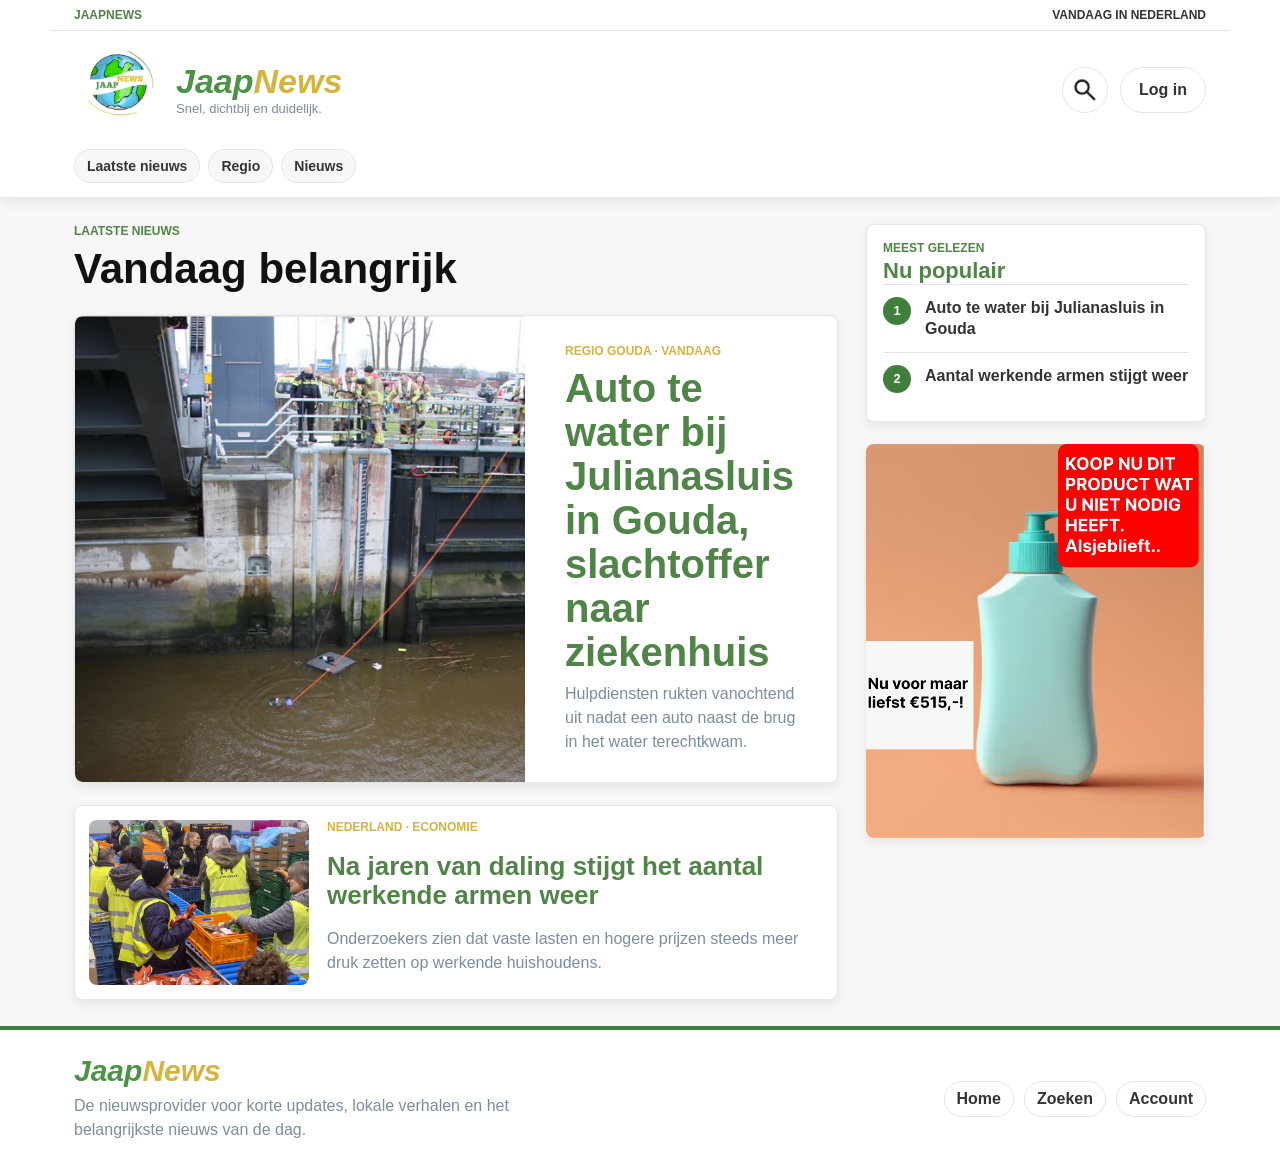
==== commit ccb42556: "Build pages from json data" ====
--- a/index.html
+++ b/index.html
@@ -9,6 +9,7 @@
     <link rel="icon" href="./images/LOGO.png">
     <link rel="stylesheet" href="./css/style.css">
     <script src="./js/layout.js" defer></script>
+    <script src="./js/home.js" defer></script>
 </head>
 
 <body>
@@ -23,26 +24,9 @@
                 <h1 id="latest-title">Vandaag belangrijk</h1>
             </div>
 
-            <a href="pages/Article1.html" class="news-card lead-story">
-                <img src="images/AutoTerWatere.png" alt="Auto in water" class="news-image">
-                <div class="news-card-body">
-                    <p class="story-meta">Regio Gouda · Net binnen</p>
-                    <h2>Auto te water bij Julianasluis in Gouda, slachtoffer naar ziekenhuis</h2>
-                    <p>Hulpdiensten rukten vanochtend uit nadat een auto naast de brug in het water terechtkwam.</p>
-                </div>
-            </a>
-
-            <section class="news-list" aria-label="Meer nieuws">
-                <a href="pages/Article2.html" class="news-card">
-                    <img src="images/NaJarenDalen.png" alt="Werkende armen" class="news-image">
-                    <div class="news-card-body">
-                        <p class="story-meta">Nederland · Economie</p>
-                        <h2>Na jaren van daling stijgt het aantal werkende armen weer</h2>
-                        <p>Onderzoekers zien dat vaste lasten en hogere prijzen steeds meer druk zetten op werkende
-                            huishoudens.</p>
-                    </div>
-                </a>
-            </section>
+            <div class="home-feed" data-home-feed>
+                <p class="empty-results">Artikelen laden...</p>
+            </div>
         </section>
 
         <aside class="sidebar" aria-label="Zijbalk">
@@ -52,11 +36,7 @@
                     <h2>Nu populair</h2>
                 </div>
 
-                <ol class="trending-list">
-                    <li><a href="pages/Article1.html">Auto te water bij Julianasluis in Gouda</a></li>
-                    <li><a href="pages/Article2.html">Aantal werkende armen stijgt weer</a></li>
-                    <li><a href="pages/search-gouda.html">Alles over Gouda</a></li>
-                </ol>
+                <ol class="trending-list" data-trending-list></ol>
             </section>
 
             <aside class="ad-section" aria-label="Advertentie">
@@ -71,4 +51,4 @@
 
 </body>
 
-</html>+</html>
--- a/css/style.css
+++ b/css/style.css
@@ -225,6 +225,7 @@
 .brand-copy,
 .section-heading,
 .content-layout,
+.home-feed,
 .main-feed,
 .sidebar,
 .news-list,
@@ -294,6 +295,7 @@
 .create-btn,
 .back-btn,
 .btn,
+.search-submit,
 .editor-status {
     display: grid;
     place-items: center;
@@ -508,6 +510,7 @@
 }
 
 .content-layout,
+.home-feed,
 .main-feed,
 .sidebar {
     gap: 22px;
@@ -706,9 +709,16 @@
 
 .forgot-password,
 .journalist-login,
-.back-home {
+.back-home,
+.auth-message {
     font-size: 14px;
     font-weight: 700;
+}
+
+.auth-message {
+    min-height: 20px;
+    color: var(--green);
+    text-align: center;
 }
 
 .journalist-login {
@@ -784,14 +794,20 @@
 
 .article-page {
     align-content: start;
-    gap: 20px;
+    gap: 24px;
+}
+
+[data-article] {
+    display: grid;
+    gap: 28px;
+    width: 100%;
 }
 
 .article-content {
-    gap: 18px;
+    gap: 22px;
     width: min(100%, 760px);
     margin: 0 auto;
-    padding: 18px;
+    padding: clamp(20px, 4vw, 30px);
 }
 
 .article-header {
@@ -814,7 +830,7 @@
 }
 
 .article-body {
-    gap: 14px;
+    gap: 18px;
 }
 
 .article-body p {
@@ -830,14 +846,15 @@
 }
 
 .comments h2 {
-    padding: 10px 14px;
+    padding: 14px 18px;
     background: var(--green-action);
     color: var(--white);
     font-size: 15px;
+    letter-spacing: 0;
 }
 
 .comment {
-    padding: 14px;
+    padding: 16px 18px;
     border-bottom: 1px solid var(--border);
 }
 
@@ -853,18 +870,52 @@
 }
 
 .comment-field {
-    display: block;
-    padding: 12px 14px;
+    display: grid;
+    grid-template-columns: minmax(0, 1fr) 112px;
+    gap: 12px;
+    align-items: center;
+    padding: 18px;
+    background: #fbfbfb;
 }
 
 .comments input {
     display: block;
     width: 100%;
-    height: 38px;
-    padding: 0 14px;
+    height: 44px;
+    padding: 0 16px;
     border: 1px solid var(--border);
     border-radius: 999px;
+    background: var(--white);
     outline: none;
+}
+
+.comment-submit {
+    width: 100%;
+    min-width: 0;
+    max-width: none;
+    min-height: 44px;
+    height: 44px;
+    margin-bottom: 0;
+    padding: 0 16px;
+    font-size: 14px;
+    box-shadow: none;
+}
+
+.comment-submit:disabled {
+    cursor: not-allowed;
+    opacity: 0.55;
+}
+
+.comment-message {
+    grid-column: 1 / -1;
+    color: var(--green);
+    font-size: 14px;
+    font-weight: 700;
+}
+
+.comment-message a {
+    color: var(--link-blue);
+    text-decoration: underline;
 }
 
 .article-ad {
@@ -873,7 +924,18 @@
     margin: 0 auto;
     object-fit: cover;
     object-position: 0 0;
+    border-radius: 8px;
     box-shadow: var(--small-shadow);
+}
+
+@media (max-width: 520px) {
+    .comment-field {
+        grid-template-columns: 1fr;
+    }
+
+    .comment-submit {
+        display: none;
+    }
 }
 
 .search-page {
@@ -913,6 +975,15 @@
     border-radius: 0;
 }
 
+.search-submit {
+    flex: 0 0 auto;
+    width: 32px;
+    height: 32px;
+    border: none;
+    background: transparent;
+    padding: 0;
+}
+
 .search-section {
     gap: 12px;
     padding: 16px;
@@ -925,6 +996,11 @@
 
 .search-title strong {
     color: var(--text);
+}
+
+.empty-results {
+    color: var(--title);
+    font-weight: 700;
 }
 
 .popular-list,
@@ -1283,6 +1359,10 @@
         gap: 24px;
     }
 
+    [data-article] {
+        gap: 34px;
+    }
+
     .article-content,
     .comments,
     .article-ad {
@@ -1320,4 +1400,4 @@
         grid-template-columns: auto minmax(0, 1fr) auto;
         align-items: start;
     }
-}+}
